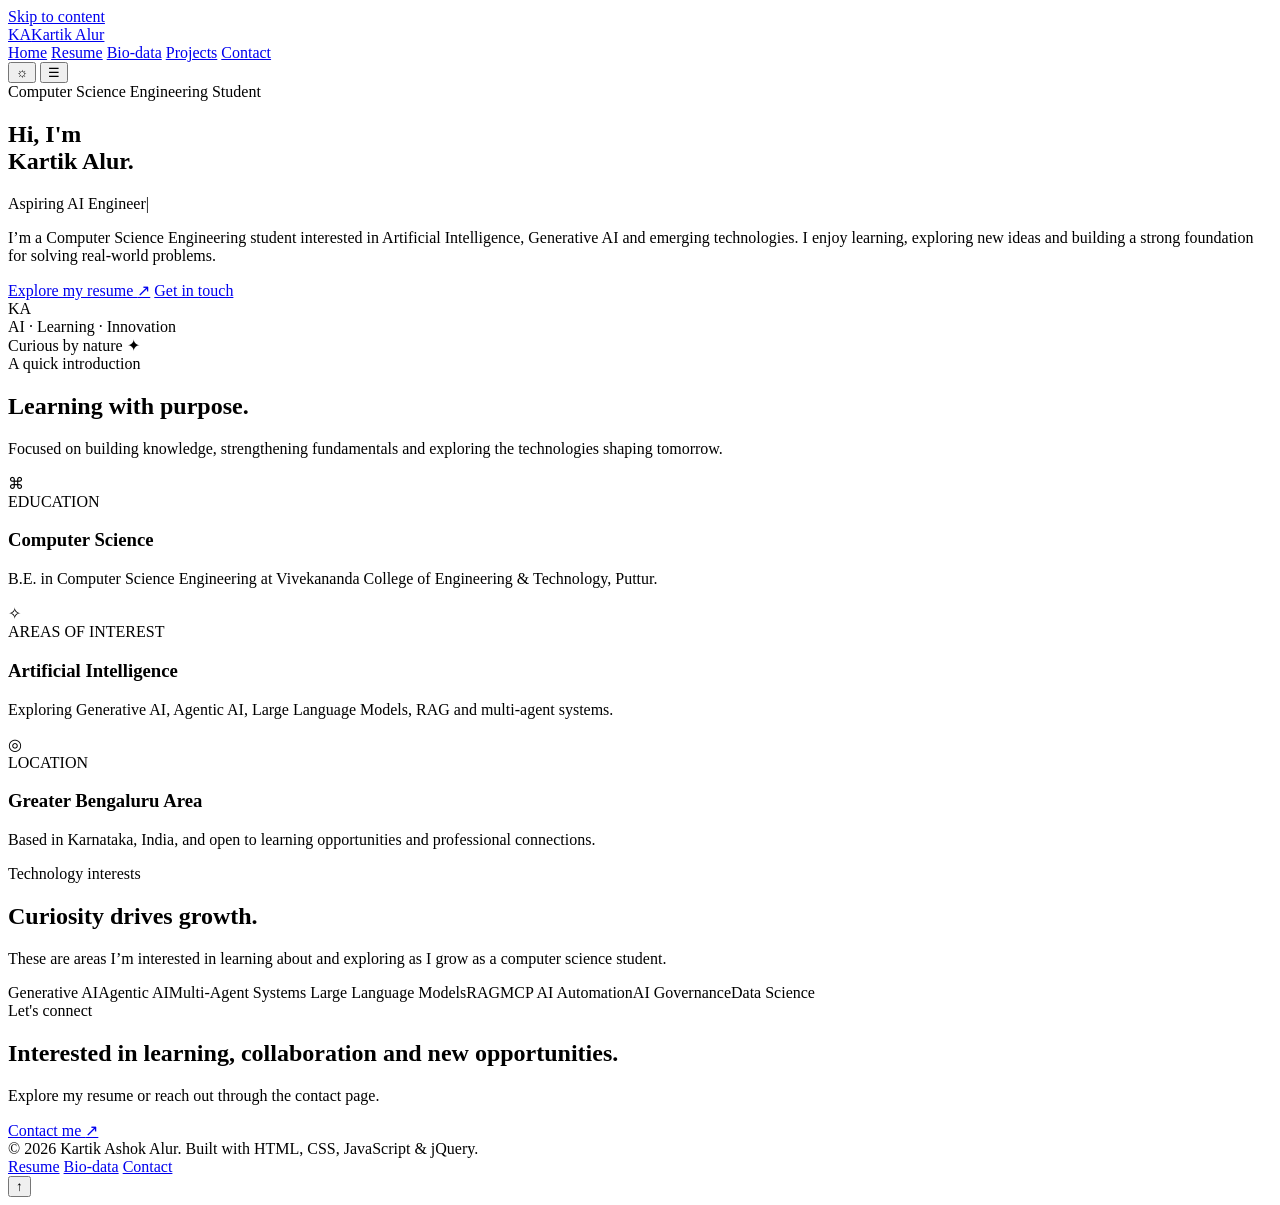
==== index.html @ bf2eb574 "Add files via upload" ====
<!DOCTYPE html>
<html lang="en" data-theme="dark">
<head>
  <meta charset="UTF-8">
  <meta name="viewport" content="width=device-width, initial-scale=1.0">
  <meta name="description" content="Personal portfolio of Kartik Ashok Alur, Computer Science Engineering student interested in Artificial Intelligence.">
  <meta name="author" content="Kartik Ashok Alur">
  <meta name="theme-color" content="#090b16">
  <title>Home | Kartik Ashok Alur</title>
  <link rel="preconnect" href="https://fonts.googleapis.com">
  <link rel="preconnect" href="https://fonts.gstatic.com" crossorigin>
  <link rel="stylesheet" href="css/style.css">
</head>
<body>

<a class="skip-link" href="#main">Skip to content</a>
<header class="site-header">
  <div class="container nav-wrap">
    <a class="brand" href="index.html" aria-label="Kartik Alur home">
      <span class="brand-mark">KA</span><span class="brand-name">Kartik Alur</span>
    </a>
    <nav class="nav-links" id="navLinks" aria-label="Main navigation">
      <a href="index.html" aria-current="page">Home</a>
      <a href="resume.html" >Resume</a>
      <a href="biodata.html" >Bio-data</a>
      <a href="projects.html" >Projects</a>
      <a href="contact.html" >Contact</a>
    </nav>
    <div class="nav-actions">
      <button class="theme-toggle" id="themeToggle" type="button" aria-label="Switch theme">☼</button>
      <button class="menu-toggle" id="menuToggle" type="button" aria-label="Open navigation menu" aria-expanded="false">☰</button>
    </div>
  </div>
</header>

<main id="main">

<section class="hero">
  <div class="container hero-grid">
    <div class="hero-content">
      <span class="eyebrow"><span class="eyebrow-dot"></span> Computer Science Engineering Student</span>
      <h1>Hi, I'm<br><span class="gradient-text">Kartik Alur.</span></h1>
      <div class="hero-role"><span id="typedRole">Aspiring AI Engineer</span><span class="cursor">|</span></div>
      <p class="hero-copy">
        I’m a Computer Science Engineering student interested in Artificial Intelligence,
        Generative AI and emerging technologies. I enjoy learning, exploring new ideas and
        building a strong foundation for solving real-world problems.
      </p>
      <div class="button-row">
        <a class="btn btn-primary" href="resume.html">Explore my resume <span aria-hidden="true">↗</span></a>
        <a class="btn btn-secondary" href="contact.html">Get in touch</a>
      </div>
    </div>
    <div class="hero-art" aria-label="Decorative portfolio graphic">
      <div class="orb"></div>
      <div class="orb-label">KA</div>
      <div class="float-chip chip-one">AI · Learning · Innovation</div>
      <div class="float-chip chip-two">Curious by nature ✦</div>
    </div>
  </div>
</section>

<section class="section">
  <div class="container">
    <div class="section-heading reveal">
      <div><div class="section-kicker">A quick introduction</div><h2>Learning with purpose.</h2></div>
      <p>Focused on building knowledge, strengthening fundamentals and exploring the technologies shaping tomorrow.</p>
    </div>
    <div class="card-grid">
      <article class="card reveal">
        <div class="card-icon">⌘</div>
        <div class="meta">EDUCATION</div>
        <h3>Computer Science</h3>
        <p>B.E. in Computer Science Engineering at Vivekananda College of Engineering & Technology, Puttur.</p>
      </article>
      <article class="card reveal">
        <div class="card-icon">✧</div>
        <div class="meta">AREAS OF INTEREST</div>
        <h3>Artificial Intelligence</h3>
        <p>Exploring Generative AI, Agentic AI, Large Language Models, RAG and multi-agent systems.</p>
      </article>
      <article class="card reveal">
        <div class="card-icon">◎</div>
        <div class="meta">LOCATION</div>
        <h3>Greater Bengaluru Area</h3>
        <p>Based in Karnataka, India, and open to learning opportunities and professional connections.</p>
      </article>
    </div>
  </div>
</section>

<section class="section">
  <div class="container">
    <div class="section-heading reveal">
      <div><div class="section-kicker">Technology interests</div><h2>Curiosity drives growth.</h2></div>
      <p>These are areas I’m interested in learning about and exploring as I grow as a computer science student.</p>
    </div>
    <div class="tag-list reveal">
      <span class="tag">Generative AI</span><span class="tag">Agentic AI</span><span class="tag">Multi-Agent Systems</span>
      <span class="tag">Large Language Models</span><span class="tag">RAG</span><span class="tag">MCP</span>
      <span class="tag">AI Automation</span><span class="tag">AI Governance</span><span class="tag">Data Science</span>
    </div>
  </div>
</section>

<section class="section">
  <div class="container">
    <div class="callout reveal">
      <div>
        <div class="section-kicker">Let's connect</div>
        <h2>Interested in learning, collaboration and new opportunities.</h2>
        <p>Explore my resume or reach out through the contact page.</p>
      </div>
      <a class="btn btn-primary" href="contact.html">Contact me <span aria-hidden="true">↗</span></a>
    </div>
  </div>
</section>

</main>

<footer class="site-footer">
  <div class="container footer-inner">
    <span>© <span class="current-year">2026</span> Kartik Ashok Alur. Built with HTML, CSS, JavaScript & jQuery.</span>
    <div class="footer-links">
      <a href="resume.html">Resume</a>
      <a href="biodata.html">Bio-data</a>
      <a href="contact.html">Contact</a>
    </div>
  </div>
</footer>
<button class="back-top" id="backTop" type="button" aria-label="Back to top">↑</button>
<script src="https://code.jquery.com/jquery-3.7.1.min.js" defer></script>
<script src="js/script.js" defer></script>

</body>
</html>
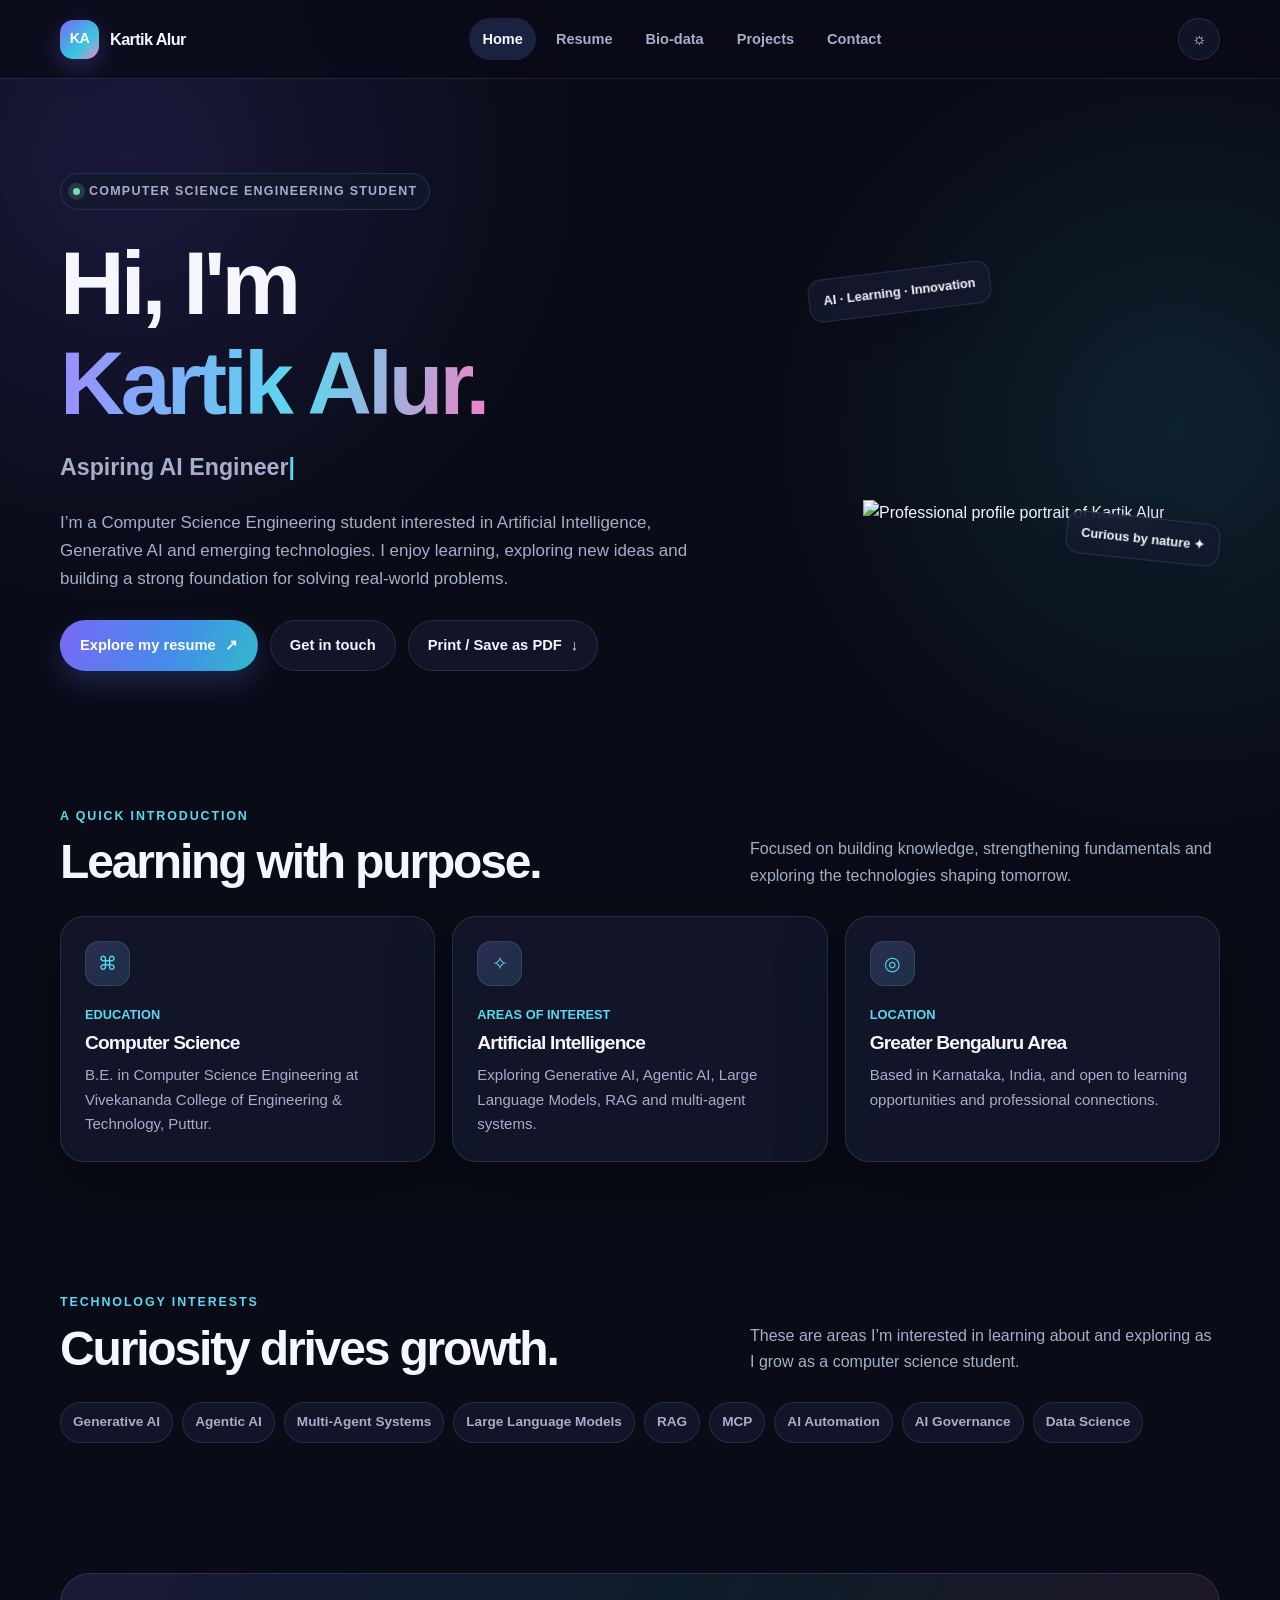
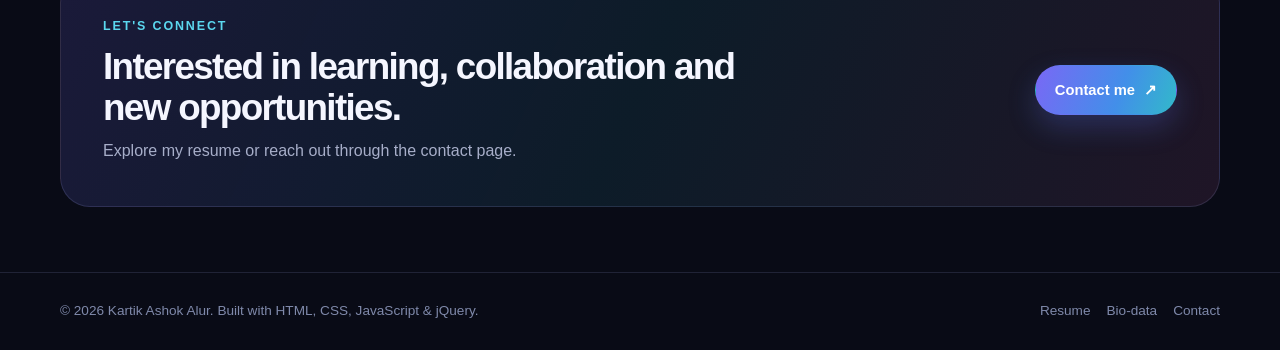
==== commit 97e5ff5c: "Add files via upload" ====
--- a/index.html
+++ b/index.html
@@ -10,8 +10,10 @@
   <link rel="preconnect" href="https://fonts.googleapis.com">
   <link rel="preconnect" href="https://fonts.gstatic.com" crossorigin>
   <link rel="stylesheet" href="css/style.css">
+  <link rel="stylesheet" href="css/site-updates.css">
+  <link rel="stylesheet" href="css/print.css">
 </head>
-<body>
+<body class="home-page">
 
 <a class="skip-link" href="#main">Skip to content</a>
 <header class="site-header">
@@ -49,11 +51,14 @@
       <div class="button-row">
         <a class="btn btn-primary" href="resume.html">Explore my resume <span aria-hidden="true">↗</span></a>
         <a class="btn btn-secondary" href="contact.html">Get in touch</a>
+        <button class="btn btn-secondary no-print" type="button" onclick="window.print()">Print / Save as PDF <span aria-hidden="true">↓</span></button>
       </div>
     </div>
-    <div class="hero-art" aria-label="Decorative portfolio graphic">
-      <div class="orb"></div>
-      <div class="orb-label">KA</div>
+    <div class="hero-art" aria-label="Profile photograph">
+      <div class="profile-photo-glow" aria-hidden="true"></div>
+      <div class="profile-photo-frame">
+        <img class="hero-profile-photo" src="assets/profile.jpg" alt="Professional profile portrait of Kartik Alur">
+      </div>
       <div class="float-chip chip-one">AI · Learning · Innovation</div>
       <div class="float-chip chip-two">Curious by nature ✦</div>
     </div>
--- a/css/style.css
+++ b/css/style.css
@@ -0,0 +1,844 @@
+@import url('https://fonts.googleapis.com/css2?family=DM+Sans:wght@400;500;600;700&family=Space+Grotesk:wght@400;500;600;700&display=swap');
+
+:root {
+  color-scheme: dark;
+  --bg: #090b16;
+  --bg-soft: #101426;
+  --surface: rgba(20, 25, 46, .78);
+  --surface-solid: #14192e;
+  --surface-2: #1b2240;
+  --text: #f5f6ff;
+  --muted: #a7aec9;
+  --muted-2: #7f89aa;
+  --line: rgba(174, 185, 255, .14);
+  --accent: #9b8cff;
+  --accent-2: #5bd8ef;
+  --accent-3: #ee83c8;
+  --success: #75e0b2;
+  --shadow: 0 22px 70px rgba(0, 0, 0, .28);
+  --radius: 24px;
+  --radius-sm: 15px;
+  --max-width: 1160px;
+}
+html[data-theme="light"] {
+  color-scheme: light;
+  --bg: #f6f7ff;
+  --bg-soft: #eef0ff;
+  --surface: rgba(255, 255, 255, .82);
+  --surface-solid: #ffffff;
+  --surface-2: #f0efff;
+  --text: #171a31;
+  --muted: #5f6682;
+  --muted-2: #7c829b;
+  --line: rgba(59, 67, 117, .14);
+  --accent: #6954df;
+  --accent-2: #078ba8;
+  --accent-3: #c34c9a;
+  --success: #16845c;
+  --shadow: 0 22px 60px rgba(45, 50, 100, .10);
+}
+* { box-sizing: border-box; }
+html { scroll-behavior: smooth; scroll-padding-top: 95px; }
+body {
+  margin: 0;
+  min-width: 320px;
+  background:
+    radial-gradient(circle at 10% 8%, rgba(114, 91, 255, .16), transparent 28rem),
+    radial-gradient(circle at 92% 22%, rgba(49, 194, 222, .12), transparent 25rem),
+    var(--bg);
+  color: var(--text);
+  font-family: "DM Sans", sans-serif;
+  line-height: 1.65;
+  transition: background .3s ease, color .3s ease;
+}
+body::before {
+  content: "";
+  position: fixed;
+  inset: 0;
+  pointer-events: none;
+  z-index: -1;
+  opacity: .2;
+  background-image: radial-gradient(rgba(160, 170, 255, .35) .7px, transparent .7px);
+  background-size: 24px 24px;
+  mask-image: linear-gradient(to bottom, black, transparent 78%);
+}
+a { color: inherit; text-decoration: none; }
+button, input, textarea { font: inherit; }
+button, a { -webkit-tap-highlight-color: transparent; }
+img { max-width: 100%; }
+::selection { background: rgba(155, 140, 255, .35); color: var(--text); }
+.container { width: min(var(--max-width), calc(100% - 42px)); margin-inline: auto; }
+.skip-link {
+  position: absolute; left: 12px; top: -60px; z-index: 1000;
+  padding: 10px 14px; border-radius: 10px; background: var(--accent); color: white;
+}
+.skip-link:focus { top: 12px; }
+.site-header {
+  position: sticky; top: 0; z-index: 100;
+  backdrop-filter: blur(18px);
+  background: color-mix(in srgb, var(--bg) 78%, transparent);
+  border-bottom: 1px solid var(--line);
+}
+.nav-wrap { min-height: 78px; display: flex; align-items: center; justify-content: space-between; gap: 22px; }
+.brand { display: inline-flex; align-items: center; gap: 11px; font-family: "Space Grotesk", sans-serif; font-weight: 700; letter-spacing: -.04em; }
+.brand-mark {
+  display: grid; place-items: center; width: 39px; height: 39px; border-radius: 13px;
+  color: white; font-size: .9rem; letter-spacing: -.04em;
+  background: linear-gradient(135deg, #7968f5, #35c7df 62%, #e78bc9);
+  box-shadow: 0 8px 24px rgba(113, 105, 245, .3);
+}
+.brand-name { font-size: 1.02rem; }
+.nav-links { display: flex; align-items: center; gap: 7px; }
+.nav-links a {
+  color: var(--muted); font-size: .91rem; font-weight: 600;
+  padding: 9px 13px; border-radius: 999px; transition: .2s ease;
+}
+.nav-links a:hover, .nav-links a[aria-current="page"] {
+  color: var(--text); background: var(--surface-2);
+}
+.nav-actions { display: flex; align-items: center; gap: 9px; }
+.theme-toggle, .menu-toggle {
+  border: 1px solid var(--line); color: var(--text); background: var(--surface);
+  min-width: 42px; height: 42px; padding: 0 12px; border-radius: 999px;
+  cursor: pointer; transition: transform .2s ease, border-color .2s ease;
+}
+.theme-toggle:hover, .menu-toggle:hover { transform: translateY(-2px); border-color: var(--accent); }
+.menu-toggle { display: none; font-size: 1.2rem; }
+main { min-height: 70vh; }
+.hero { padding: 94px 0 70px; position: relative; overflow: hidden; }
+.hero-grid { display: grid; grid-template-columns: 1.25fr .75fr; align-items: center; gap: 60px; }
+.eyebrow {
+  display: inline-flex; align-items: center; gap: 9px; padding: 7px 12px;
+  border: 1px solid var(--line); border-radius: 999px; background: var(--surface);
+  color: var(--muted); font-size: .78rem; font-weight: 700; letter-spacing: .1em; text-transform: uppercase;
+}
+.eyebrow-dot { width: 7px; height: 7px; border-radius: 50%; background: var(--success); box-shadow: 0 0 0 5px color-mix(in srgb, var(--success) 17%, transparent); }
+h1, h2, h3, h4 { font-family: "Space Grotesk", sans-serif; line-height: 1.12; letter-spacing: -.045em; margin: 0; }
+.hero h1 { font-size: clamp(3rem, 7vw, 5.8rem); margin: 23px 0 15px; }
+.gradient-text {
+  background: linear-gradient(100deg, var(--accent), var(--accent-2) 56%, var(--accent-3));
+  -webkit-background-clip: text; background-clip: text; color: transparent;
+}
+.hero-role { color: var(--muted); font-size: clamp(1.1rem, 2vw, 1.45rem); min-height: 2rem; font-weight: 600; }
+.cursor { color: var(--accent-2); animation: blink 1s steps(2, start) infinite; }
+@keyframes blink { to { visibility: hidden; } }
+.hero-copy { max-width: 670px; color: var(--muted); font-size: 1.06rem; margin: 22px 0 28px; }
+.button-row { display: flex; flex-wrap: wrap; gap: 12px; }
+.btn {
+  display: inline-flex; align-items: center; justify-content: center; gap: 9px;
+  border: 1px solid transparent; border-radius: 999px; padding: 12px 19px;
+  font-weight: 700; font-size: .92rem; cursor: pointer; transition: transform .2s ease, box-shadow .2s ease, background .2s ease;
+}
+.btn:hover { transform: translateY(-3px); }
+.btn-primary { color: #fff; background: linear-gradient(110deg, #7968f5, #428fe9 60%, #32b9ca); box-shadow: 0 12px 28px rgba(91, 117, 240, .25); }
+.btn-primary:hover { box-shadow: 0 16px 34px rgba(91, 117, 240, .36); }
+.btn-secondary { color: var(--text); background: var(--surface); border-color: var(--line); }
+.btn-small { padding: 9px 14px; font-size: .84rem; }
+.hero-art { position: relative; min-height: 390px; display: grid; place-items: center; }
+.orb {
+  position: absolute; width: 310px; aspect-ratio: 1; border-radius: 50%;
+  background: radial-gradient(circle at 32% 28%, rgba(255,255,255,.7), transparent 9%),
+    radial-gradient(circle at 35% 30%, #a99cff, #6d62e7 36%, #2ba9cb 68%, #df7cc1);
+  filter: saturate(1.08); opacity: .9; box-shadow: 0 0 90px rgba(114, 103, 245, .25);
+  animation: float 7s ease-in-out infinite;
+}
+.orb::before, .orb::after {
+  content: ""; position: absolute; inset: -22px; border: 1px solid rgba(166, 174, 255, .28); border-radius: 50%;
+  transform: rotateX(68deg) rotateZ(-28deg);
+}
+.orb::after { inset: -48px; transform: rotateX(68deg) rotateZ(34deg); border-color: rgba(73, 209, 225, .23); }
+@keyframes float { 50% { transform: translateY(-16px) rotate(5deg); } }
+.orb-label {
+  position: relative; z-index: 2; width: 150px; height: 150px; border-radius: 38px;
+  display: grid; place-items: center; color: white; font-family: "Space Grotesk", sans-serif;
+  font-size: 3.2rem; font-weight: 700; background: rgba(16, 20, 42, .32);
+  border: 1px solid rgba(255,255,255,.36); backdrop-filter: blur(10px);
+  box-shadow: 0 18px 55px rgba(18, 22, 55, .25);
+}
+.float-chip {
+  position: absolute; z-index: 3; padding: 10px 14px; border: 1px solid var(--line);
+  border-radius: 14px; background: var(--surface); backdrop-filter: blur(14px);
+  box-shadow: var(--shadow); color: var(--text); font-size: .8rem; font-weight: 700;
+}
+.chip-one { top: 43px; left: 0; transform: rotate(-7deg); }
+.chip-two { right: 0; bottom: 57px; transform: rotate(6deg); }
+.section { padding: 65px 0; }
+.section-heading { display: flex; justify-content: space-between; align-items: end; gap: 20px; margin-bottom: 27px; }
+.section-kicker { color: var(--accent-2); font-size: .78rem; text-transform: uppercase; letter-spacing: .15em; font-weight: 800; margin-bottom: 9px; }
+.section-heading h2 { font-size: clamp(2rem, 4vw, 3rem); }
+.section-heading p { color: var(--muted); max-width: 470px; margin: 0; }
+.card-grid { display: grid; grid-template-columns: repeat(3, 1fr); gap: 17px; }
+.card {
+  border: 1px solid var(--line); border-radius: var(--radius); padding: 24px;
+  background: var(--surface); box-shadow: var(--shadow); position: relative; overflow: hidden;
+  transition: transform .25s ease, border-color .25s ease, background .25s ease;
+}
+.card:hover { transform: translateY(-5px); border-color: color-mix(in srgb, var(--accent) 55%, var(--line)); }
+.card-icon {
+  display: grid; place-items: center; width: 45px; height: 45px; border-radius: 14px;
+  background: linear-gradient(135deg, rgba(155,140,255,.2), rgba(91,216,239,.14));
+  border: 1px solid var(--line); color: var(--accent-2); font-size: 1.2rem; margin-bottom: 18px;
+}
+.card h3 { font-size: 1.2rem; margin-bottom: 9px; }
+.card p { color: var(--muted); margin: 0; font-size: .94rem; }
+.card .meta { color: var(--accent-2); font-size: .8rem; font-weight: 700; margin-bottom: 7px; }
+.tag-list { display: flex; flex-wrap: wrap; gap: 9px; }
+.tag {
+  padding: 8px 12px; border: 1px solid var(--line); border-radius: 999px;
+  background: var(--surface); color: var(--muted); font-size: .85rem; font-weight: 600;
+}
+.callout {
+  padding: clamp(24px, 4vw, 42px); border: 1px solid var(--line); border-radius: 30px;
+  background: linear-gradient(115deg, rgba(120, 104, 245, .16), rgba(48, 185, 211, .10), rgba(226, 117, 190, .10));
+  display: flex; align-items: center; justify-content: space-between; gap: 24px;
+}
+.callout h2 { font-size: clamp(1.5rem, 3vw, 2.3rem); max-width: 640px; }
+.callout p { color: var(--muted); margin: 10px 0 0; }
+.page-hero { padding: 72px 0 35px; }
+.page-hero h1 { font-size: clamp(2.7rem, 6vw, 4.6rem); margin: 16px 0 12px; }
+.page-hero p { max-width: 720px; color: var(--muted); font-size: 1.05rem; margin: 0; }
+.content-section { padding: 24px 0 70px; }
+.content-section + .content-section { padding-top: 10px; }
+.content-card { border: 1px solid var(--line); border-radius: var(--radius); background: var(--surface); padding: clamp(22px, 3vw, 32px); box-shadow: var(--shadow); }
+.content-card h2 { font-size: 1.5rem; margin-bottom: 18px; }
+.content-card h3 { font-size: 1.08rem; margin-bottom: 7px; }
+.content-card p { color: var(--muted); margin: 0; }
+.two-col { display: grid; grid-template-columns: 1fr 1fr; gap: 18px; }
+.education-item { display: flex; gap: 16px; }
+.timeline-mark { flex: 0 0 12px; width: 12px; height: 12px; margin-top: 7px; border-radius: 50%; background: linear-gradient(135deg, var(--accent), var(--accent-2)); box-shadow: 0 0 0 6px rgba(125, 118, 245, .12); }
+.detail-list { display: grid; grid-template-columns: 155px 1fr; gap: 12px 18px; margin: 0; }
+.detail-list dt { color: var(--muted-2); font-weight: 700; font-size: .9rem; }
+.detail-list dd { margin: 0; color: var(--text); overflow-wrap: anywhere; }
+.skill-group + .skill-group { margin-top: 24px; }
+.skill-group h3 { margin-bottom: 12px; }
+.cert-list { display: grid; gap: 13px; }
+.cert-item { display: flex; align-items: flex-start; gap: 13px; }
+.cert-check { flex: 0 0 27px; height: 27px; display: grid; place-items: center; border-radius: 9px; background: rgba(117, 224, 178, .12); color: var(--success); font-weight: 800; }
+.cert-item p { margin: 2px 0 0; }
+.strength-grid { display: grid; grid-template-columns: repeat(2, 1fr); gap: 10px; }
+.strength {
+  border: 1px solid var(--line); border-radius: 13px; padding: 12px 14px;
+  color: var(--muted); background: var(--surface); font-weight: 600; font-size: .9rem;
+}
+.contact-grid { display: grid; grid-template-columns: .85fr 1.15fr; gap: 20px; }
+.contact-method { display: flex; gap: 13px; align-items: center; padding: 14px 0; border-bottom: 1px solid var(--line); }
+.contact-method:last-child { border-bottom: 0; }
+.contact-method .card-icon { margin: 0; flex: 0 0 43px; width: 43px; height: 43px; }
+.contact-method small { display: block; color: var(--muted-2); font-weight: 700; }
+.contact-method a, .contact-method span.value { overflow-wrap: anywhere; font-weight: 600; }
+.form-grid { display: grid; grid-template-columns: 1fr 1fr; gap: 14px; }
+.form-field { display: grid; gap: 7px; }
+.form-field.full { grid-column: 1 / -1; }
+.form-field label { color: var(--muted); font-size: .87rem; font-weight: 700; }
+.form-field input, .form-field textarea {
+  width: 100%; color: var(--text); background: var(--bg-soft); border: 1px solid var(--line);
+  border-radius: 13px; padding: 13px 14px; outline: none; transition: border-color .2s ease, box-shadow .2s ease;
+}
+.form-field textarea { min-height: 145px; resize: vertical; }
+.form-field input:focus, .form-field textarea:focus { border-color: var(--accent); box-shadow: 0 0 0 4px rgba(127, 111, 245, .13); }
+.form-note { color: var(--muted-2); font-size: .83rem; margin-top: 12px !important; }
+.form-status { min-height: 25px; color: var(--success); font-size: .9rem; font-weight: 700; margin-top: 12px !important; }
+.empty-state { text-align: center; padding: clamp(35px, 7vw, 75px) 25px; }
+.empty-icon {
+  width: 78px; height: 78px; margin: 0 auto 20px; display: grid; place-items: center;
+  border-radius: 25px; font-size: 2rem; color: white;
+  background: linear-gradient(135deg, #7968f5, #32b9ca 70%, #df7cc1);
+  box-shadow: 0 18px 45px rgba(100, 110, 235, .22);
+}
+.empty-state h2 { margin-bottom: 12px; }
+.empty-state p { max-width: 590px; margin: 0 auto 23px; }
+.declaration { border-left: 3px solid var(--accent); padding: 5px 0 5px 18px; color: var(--muted); }
+.site-footer { border-top: 1px solid var(--line); padding: 27px 0; color: var(--muted-2); font-size: .85rem; }
+.footer-inner { display: flex; justify-content: space-between; align-items: center; gap: 15px; flex-wrap: wrap; }
+.footer-links { display: flex; gap: 16px; }
+.footer-links a:hover { color: var(--accent-2); }
+.reveal { opacity: 0; transform: translateY(18px); transition: opacity .65s ease, transform .65s ease; }
+.reveal.is-visible { opacity: 1; transform: translateY(0); }
+.back-top {
+  position: fixed; right: 22px; bottom: 22px; z-index: 50; width: 44px; height: 44px;
+  border: 1px solid var(--line); border-radius: 50%; color: var(--text); background: var(--surface-solid);
+  box-shadow: var(--shadow); cursor: pointer; opacity: 0; pointer-events: none; transform: translateY(10px); transition: .2s ease;
+}
+.back-top.visible { opacity: 1; pointer-events: auto; transform: translateY(0); }
+@media (max-width: 900px) {
+  .hero-grid { grid-template-columns: 1fr .7fr; gap: 25px; }
+  .orb { width: 245px; }
+  .card-grid { grid-template-columns: 1fr 1fr; }
+}
+@media (max-width: 720px) {
+  .container { width: min(100% - 30px, var(--max-width)); }
+  .nav-wrap { min-height: 70px; }
+  .menu-toggle { display: inline-grid; place-items: center; }
+  .nav-links {
+    display: none; position: absolute; top: 70px; left: 15px; right: 15px; padding: 12px;
+    border: 1px solid var(--line); border-radius: 18px; background: var(--surface-solid);
+    box-shadow: var(--shadow); flex-direction: column; align-items: stretch;
+  }
+  .nav-links.open { display: flex; }
+  .nav-links a { padding: 12px 14px; }
+  .hero { padding: 65px 0 35px; }
+  .hero-grid { grid-template-columns: 1fr; }
+  .hero-art { min-height: 290px; order: -1; }
+  .orb { width: 210px; }
+  .orb-label { width: 115px; height: 115px; font-size: 2.5rem; }
+  .chip-one { left: 5%; top: 15px; }
+  .chip-two { right: 4%; bottom: 20px; }
+  .section { padding: 45px 0; }
+  .section-heading { display: block; }
+  .section-heading p { margin-top: 12px; }
+  .card-grid, .two-col, .contact-grid { grid-template-columns: 1fr; }
+  .callout { align-items: flex-start; flex-direction: column; }
+  .detail-list { grid-template-columns: 1fr; gap: 5px; }
+  .detail-list dd { margin-bottom: 10px; }
+}
+@media (max-width: 480px) {
+  .brand-name { font-size: .9rem; }
+  .theme-toggle { min-width: 39px; height: 39px; padding: 0 9px; }
+  .hero h1 { font-size: 2.85rem; }
+  .card-grid, .strength-grid, .form-grid { grid-template-columns: 1fr; }
+  .form-field.full { grid-column: auto; }
+  .page-hero { padding-top: 55px; }
+  .footer-inner { align-items: flex-start; flex-direction: column; }
+}
+@media (prefers-reduced-motion: reduce) {
+  *, *::before, *::after { scroll-behavior: auto !important; animation-duration: .01ms !important; animation-iteration-count: 1 !important; transition-duration: .01ms !important; }
+  .reveal { opacity: 1; transform: none; }
+}
+/* The screen layout remains unchanged. These rules apply only to printing/PDF. */
+.print-resume-header { display: none; }
+
+@page {
+  size: A4 portrait;
+  margin: 9mm 11mm;
+}
+
+/* The screen layout remains unchanged. These rules apply only to printing/PDF. */
+.print-resume-header { display: none; }
+
+@page {
+  size: A4 portrait;
+  margin: 9mm 11mm;
+}
+
+@media print {
+  html, body {
+    width: 100% !important;
+    min-width: 0 !important;
+    margin: 0 !important;
+    padding: 0 !important;
+    background: #fff !important;
+    color: #111 !important;
+    font-family: Arial, Helvetica, sans-serif !important;
+    font-size: 9pt !important;
+    line-height: 1.25 !important;
+    -webkit-print-color-adjust: exact !important;
+    print-color-adjust: exact !important;
+  }
+
+  body::before,
+  .skip-link,
+  .site-header,
+  .site-footer,
+  .back-top,
+  .no-print,
+  .page-hero,
+  .print-hide {
+    display: none !important;
+  }
+
+  main {
+    min-height: 0 !important;
+    margin: 0 !important;
+    padding: 0 !important;
+  }
+
+  .print-resume-header {
+    display: block !important;
+    text-align: center !important;
+    margin: 0 0 7px !important;
+    padding: 0 0 7px !important;
+    border-bottom: 1.2px solid #222 !important;
+  }
+
+  .print-resume-header h1 {
+    margin: 0 0 3px !important;
+    color: #111 !important;
+    font-family: Arial, Helvetica, sans-serif !important;
+    font-size: 21pt !important;
+    font-weight: 700 !important;
+    line-height: 1.08 !important;
+    letter-spacing: 0 !important;
+  }
+
+  .print-resume-header p {
+    margin: 2px 0 !important;
+    color: #333 !important;
+    font-size: 8.8pt !important;
+    line-height: 1.2 !important;
+  }
+
+  .print-resume-header a {
+    color: #111 !important;
+    text-decoration: none !important;
+  }
+
+  .container {
+    width: 100% !important;
+    max-width: none !important;
+    margin: 0 !important;
+    padding: 0 !important;
+  }
+
+  .content-section,
+  .content-section + .content-section {
+    margin: 0 !important;
+    padding: 5px 0 !important;
+    break-inside: avoid !important;
+    page-break-inside: avoid !important;
+  }
+
+  .content-card,
+  .card {
+    margin: 0 !important;
+    padding: 0 !important;
+    border: 0 !important;
+    border-radius: 0 !important;
+    background: transparent !important;
+    box-shadow: none !important;
+    color: #111 !important;
+    break-inside: avoid !important;
+    page-break-inside: avoid !important;
+  }
+
+  .content-card h2 {
+    margin: 0 0 4px !important;
+    padding: 0 0 3px !important;
+    border-bottom: 1px solid #333 !important;
+    color: #111 !important;
+    font-family: Arial, Helvetica, sans-serif !important;
+    font-size: 11pt !important;
+    font-weight: 700 !important;
+    line-height: 1.18 !important;
+    letter-spacing: 0 !important;
+  }
+
+  .content-card h3 {
+    margin: 0 0 2px !important;
+    color: #111 !important;
+    font-family: Arial, Helvetica, sans-serif !important;
+    font-size: 9pt !important;
+    font-weight: 700 !important;
+    line-height: 1.2 !important;
+    letter-spacing: 0 !important;
+  }
+
+  .content-card p,
+  .content-card li,
+  .content-card dd,
+  .content-card dt {
+    margin-top: 0 !important;
+    margin-bottom: 0 !important;
+    color: #222 !important;
+    font-size: 8.8pt !important;
+    line-height: 1.25 !important;
+  }
+
+  .two-col {
+    display: block !important;
+  }
+
+  .education-item {
+    display: block !important;
+    padding: 0 !important;
+  }
+
+  .timeline-mark {
+    display: none !important;
+  }
+
+  .education-item .meta {
+    float: right !important;
+    margin: 0 0 2px 8px !important;
+    color: #222 !important;
+    font-size: 8.8pt !important;
+    font-weight: 700 !important;
+  }
+
+  .education-item h3 {
+    display: inline !important;
+    font-size: 9.2pt !important;
+  }
+
+  .education-item p {
+    display: block !important;
+    margin: 3px 0 0 !important;
+  }
+
+  .education-item p:last-child {
+    font-weight: 700 !important;
+  }
+
+  .resume-skills-card {
+    display: block !important;
+  }
+
+  .resume-skills-card .skill-group {
+    display: block !important;
+    margin: 0 0 5px !important;
+    break-inside: avoid !important;
+    page-break-inside: avoid !important;
+  }
+
+  .skill-group h3 {
+    display: inline !important;
+    margin: 0 5px 0 0 !important;
+    font-size: 8.8pt !important;
+  }
+
+  .tag-list {
+    display: inline !important;
+    gap: 0 !important;
+  }
+
+  .tag {
+    display: inline !important;
+    padding: 0 !important;
+    margin: 0 !important;
+    border: 0 !important;
+    border-radius: 0 !important;
+    background: transparent !important;
+    color: #222 !important;
+    font-size: 8.65pt !important;
+    font-weight: 400 !important;
+    white-space: normal !important;
+  }
+
+  .tag:not(:last-child)::after {
+    content: " · " !important;
+    color: #555 !important;
+  }
+
+  .cert-list {
+    display: grid !important;
+    grid-template-columns: 1fr 1fr !important;
+    gap: 5px 10mm !important;
+  }
+
+  .cert-item {
+    display: block !important;
+    margin: 0 !important;
+    break-inside: avoid !important;
+    page-break-inside: avoid !important;
+  }
+
+  .cert-check {
+    display: none !important;
+  }
+
+  .cert-item h3 {
+    display: inline !important;
+    margin: 0 !important;
+    font-size: 8.7pt !important;
+  }
+
+  .cert-item p {
+    display: inline !important;
+    margin: 0 0 0 3px !important;
+    font-size: 8.65pt !important;
+  }
+
+  .cert-item p::before {
+    content: "— " !important;
+  }
+
+  .resume-languages-section .content-card p {
+    font-size: 8.8pt !important;
+  }
+
+  .reveal,
+  .reveal.is-visible {
+    opacity: 1 !important;
+    transform: none !important;
+    transition: none !important;
+  }
+
+  a {
+    color: #111 !important;
+    text-decoration: none !important;
+    overflow-wrap: anywhere !important;
+  }
+
+  * {
+    box-shadow: none !important;
+    text-shadow: none !important;
+  }
+}
+
+
+
+/* Bio-data print/PDF layout: compact, single-page A4. Screen styling is unchanged. */
+.print-biodata-header { display: none; }
+
+@media print {
+  @page {
+    size: A4 portrait;
+    margin: 9mm 11mm;
+  }
+
+  body.biodata-page {
+    width: 100% !important;
+    min-width: 0 !important;
+    margin: 0 !important;
+    padding: 0 !important;
+    background: #fff !important;
+    color: #111 !important;
+    font-family: Arial, Helvetica, sans-serif !important;
+    font-size: 8.5pt !important;
+    line-height: 1.2 !important;
+  }
+
+  body.biodata-page::before,
+  body.biodata-page .skip-link,
+  body.biodata-page .site-header,
+  body.biodata-page .site-footer,
+  body.biodata-page .back-top,
+  body.biodata-page .page-hero,
+  body.biodata-page .no-print {
+    display: none !important;
+  }
+
+  body.biodata-page main {
+    min-height: 0 !important;
+    margin: 0 !important;
+    padding: 0 !important;
+  }
+
+  body.biodata-page .print-biodata-header {
+    display: block !important;
+    text-align: center !important;
+    margin: 0 0 8px !important;
+    padding: 0 0 6px !important;
+    border-bottom: 1.2px solid #222 !important;
+  }
+
+  body.biodata-page .print-biodata-header h1 {
+    margin: 0 0 2px !important;
+    color: #111 !important;
+    font-family: Arial, Helvetica, sans-serif !important;
+    font-size: 20pt !important;
+    font-weight: 700 !important;
+    line-height: 1.08 !important;
+    letter-spacing: 0 !important;
+  }
+
+  body.biodata-page .print-biodata-header p {
+    margin: 1px 0 !important;
+    color: #444 !important;
+    font-size: 8pt !important;
+    font-weight: 700 !important;
+    letter-spacing: 1.2px !important;
+  }
+
+  body.biodata-page .container {
+    width: 100% !important;
+    max-width: none !important;
+    margin: 0 !important;
+    padding: 0 !important;
+  }
+
+  body.biodata-page .content-section,
+  body.biodata-page .content-section + .content-section {
+    margin: 0 !important;
+    padding: 5px 0 !important;
+    break-inside: avoid !important;
+    page-break-inside: avoid !important;
+  }
+
+  body.biodata-page .two-col {
+    display: grid !important;
+    grid-template-columns: minmax(0, 1fr) minmax(0, 1fr) !important;
+    column-gap: 9mm !important;
+    row-gap: 6mm !important;
+    align-items: start !important;
+  }
+
+  body.biodata-page .content-card {
+    min-width: 0 !important;
+    margin: 0 !important;
+    padding: 0 !important;
+    border: 0 !important;
+    border-radius: 0 !important;
+    background: transparent !important;
+    box-shadow: none !important;
+    color: #111 !important;
+    break-inside: avoid !important;
+    page-break-inside: avoid !important;
+  }
+
+  body.biodata-page .content-card h2 {
+    margin: 0 0 5px !important;
+    padding: 0 0 3px !important;
+    border-bottom: 1px solid #333 !important;
+    color: #111 !important;
+    font-family: Arial, Helvetica, sans-serif !important;
+    font-size: 10.5pt !important;
+    font-weight: 700 !important;
+    line-height: 1.15 !important;
+    letter-spacing: 0 !important;
+  }
+
+  body.biodata-page .content-card h3 {
+    margin: 0 0 2px !important;
+    color: #111 !important;
+    font-family: Arial, Helvetica, sans-serif !important;
+    font-size: 8.7pt !important;
+    font-weight: 700 !important;
+    line-height: 1.18 !important;
+  }
+
+  body.biodata-page .content-card p,
+  body.biodata-page .content-card li {
+    margin: 0 !important;
+    color: #222 !important;
+    font-size: 8.2pt !important;
+    line-height: 1.2 !important;
+  }
+
+  body.biodata-page .detail-list {
+    display: grid !important;
+    grid-template-columns: 24mm minmax(0, 1fr) !important;
+    column-gap: 3mm !important;
+    row-gap: 4px !important;
+    margin: 0 !important;
+  }
+
+  body.biodata-page .detail-list dt {
+    color: #333 !important;
+    font-size: 8pt !important;
+    font-weight: 700 !important;
+    line-height: 1.18 !important;
+  }
+
+  body.biodata-page .detail-list dd {
+    min-width: 0 !important;
+    margin: 0 !important;
+    color: #222 !important;
+    font-size: 8pt !important;
+    line-height: 1.18 !important;
+    overflow-wrap: anywhere !important;
+  }
+
+  body.biodata-page .detail-list a {
+    color: #222 !important;
+    text-decoration: none !important;
+  }
+
+  body.biodata-page .education-item {
+    display: block !important;
+    padding: 0 !important;
+  }
+
+  body.biodata-page .timeline-mark {
+    display: none !important;
+  }
+
+  body.biodata-page .education-item .meta {
+    float: right !important;
+    margin: 0 0 2px 5px !important;
+    color: #333 !important;
+    font-size: 8pt !important;
+    font-weight: 700 !important;
+  }
+
+  body.biodata-page .education-item h3 {
+    display: inline !important;
+    font-size: 8.5pt !important;
+  }
+
+  body.biodata-page .education-item p {
+    margin: 3px 0 0 !important;
+    font-size: 8pt !important;
+  }
+
+  body.biodata-page .education-item p[style*="margin-top"] {
+    margin-top: 3px !important;
+  }
+
+  body.biodata-page .biodata-language-heading {
+    margin-top: 7px !important;
+    font-size: 8.5pt !important;
+  }
+
+  body.biodata-page .biodata-language-tags {
+    margin-top: 3px !important;
+  }
+
+  body.biodata-page .tag-list {
+    display: block !important;
+    margin: 0 !important;
+    gap: 0 !important;
+  }
+
+  body.biodata-page .tag {
+    display: inline !important;
+    margin: 0 !important;
+    padding: 0 !important;
+    border: 0 !important;
+    border-radius: 0 !important;
+    background: transparent !important;
+    color: #222 !important;
+    font-size: 8pt !important;
+    font-weight: 400 !important;
+    white-space: normal !important;
+  }
+
+  body.biodata-page .tag:not(:last-child)::after {
+    content: " · " !important;
+    color: #555 !important;
+  }
+
+  body.biodata-page .strength-grid {
+    display: grid !important;
+    grid-template-columns: 1fr 1fr !important;
+    gap: 3px 6mm !important;
+  }
+
+  body.biodata-page .strength {
+    min-width: 0 !important;
+    margin: 0 !important;
+    padding: 0 0 2px !important;
+    border: 0 !important;
+    border-bottom: 1px dotted #bbb !important;
+    border-radius: 0 !important;
+    background: transparent !important;
+    color: #222 !important;
+    font-size: 8pt !important;
+    font-weight: 400 !important;
+    line-height: 1.18 !important;
+  }
+
+  body.biodata-page .content-section:last-of-type {
+    padding-top: 5px !important;
+  }
+
+  body.biodata-page .declaration {
+    margin: 0 !important;
+    padding: 0 0 0 8px !important;
+    border-left: 2px solid #555 !important;
+    color: #222 !important;
+    font-size: 8.2pt !important;
+    line-height: 1.2 !important;
+  }
+
+  body.biodata-page .reveal,
+  body.biodata-page .reveal.is-visible {
+    opacity: 1 !important;
+    transform: none !important;
+    transition: none !important;
+  }
+
+  body.biodata-page * {
+    box-shadow: none !important;
+    text-shadow: none !important;
+  }
+}
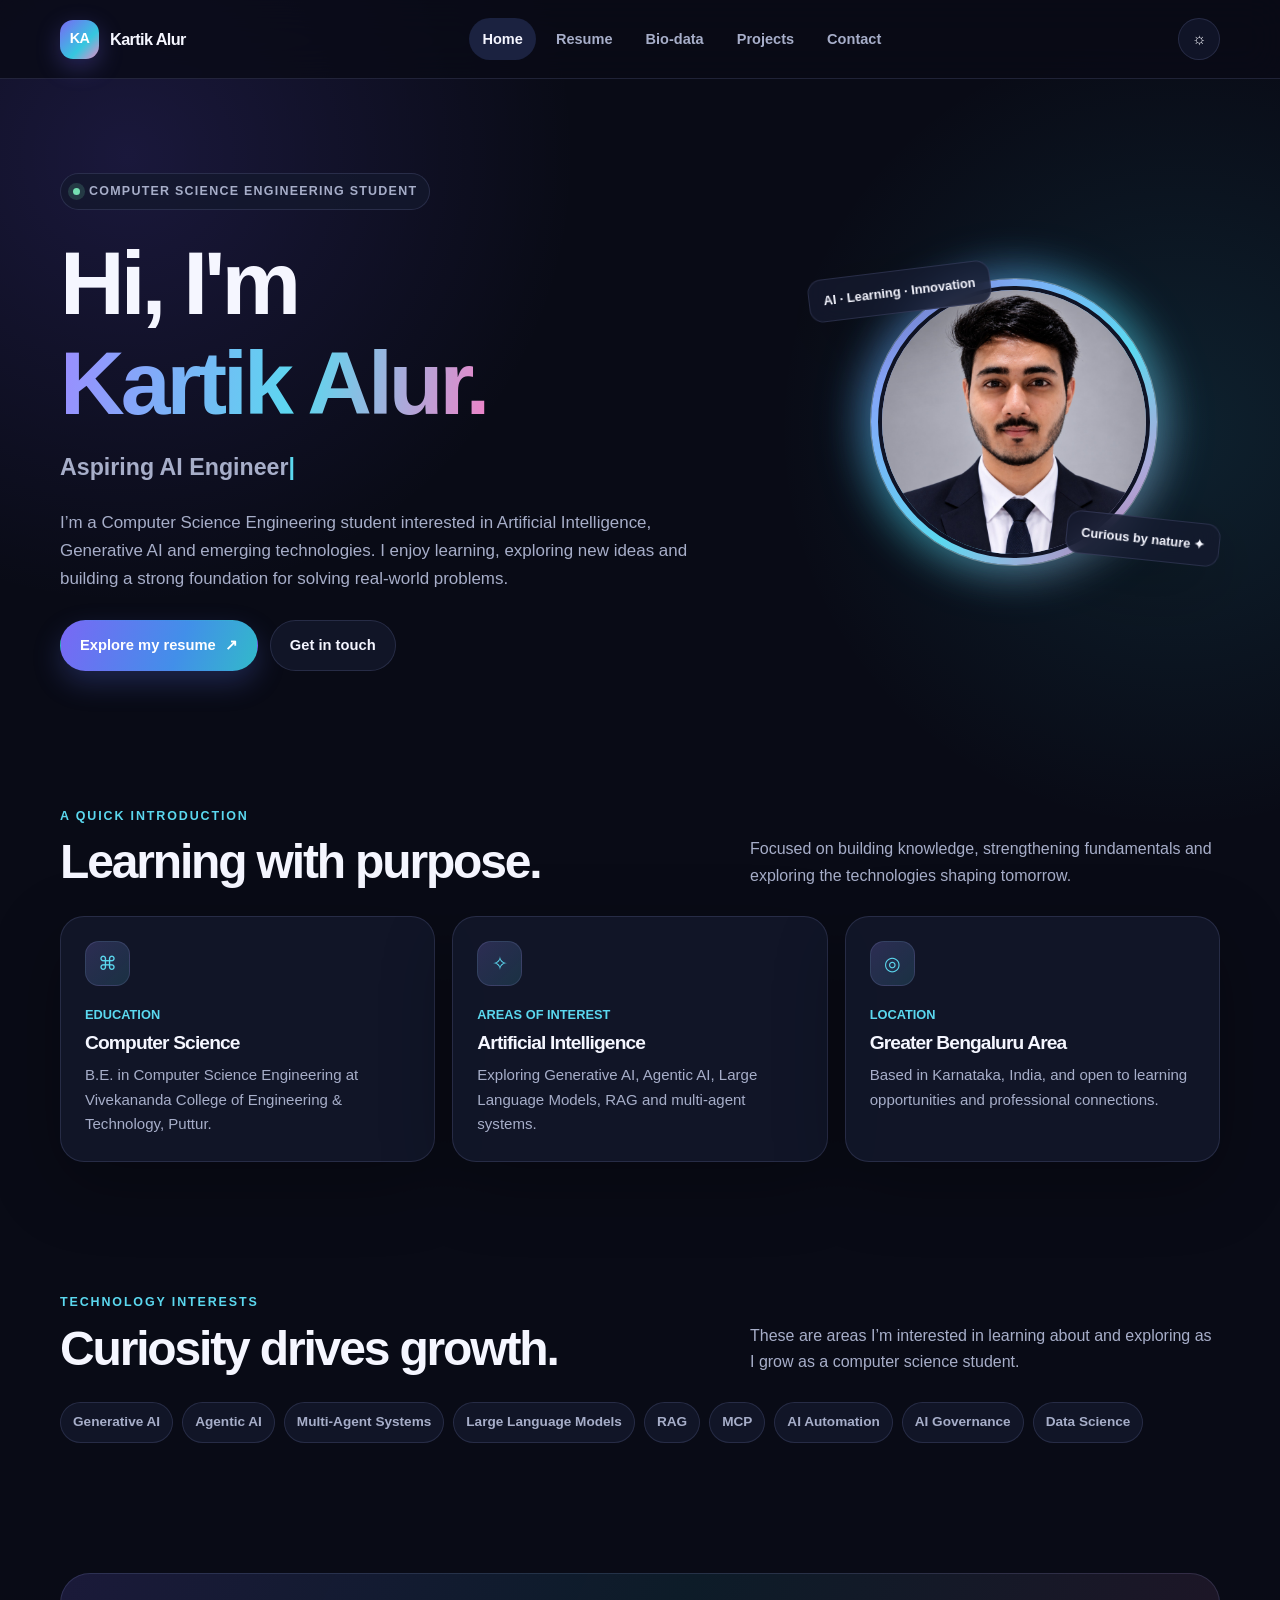
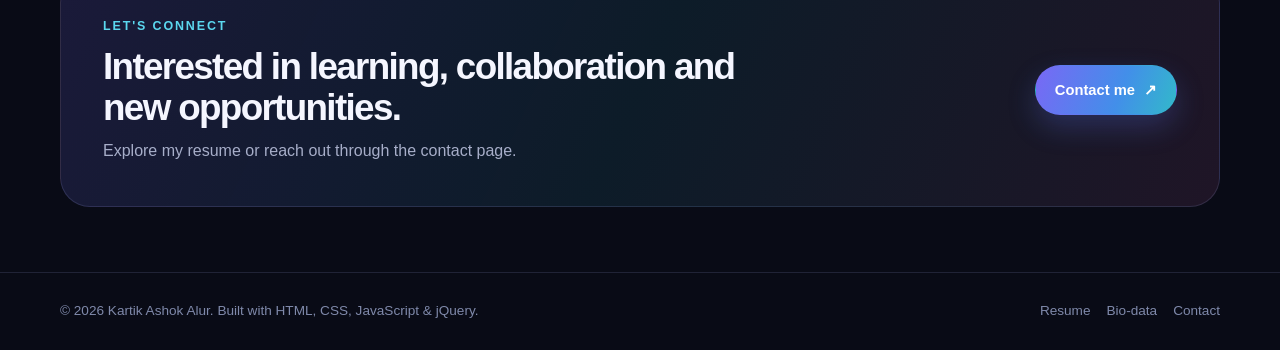
==== commit fba74e9d: "Remove print/save button from index.html Removed a button for printing or saving as PDF." ====
--- a/index.html
+++ b/index.html
@@ -49,10 +49,9 @@
         building a strong foundation for solving real-world problems.
       </p>
       <div class="button-row">
-        <a class="btn btn-primary" href="resume.html">Explore my resume <span aria-hidden="true">↗</span></a>
-        <a class="btn btn-secondary" href="contact.html">Get in touch</a>
-        <button class="btn btn-secondary no-print" type="button" onclick="window.print()">Print / Save as PDF <span aria-hidden="true">↓</span></button>
-      </div>
+  <a class="btn btn-primary" href="resume.html">Explore my resume <span aria-hidden="true">↗</span></a>
+  <a class="btn btn-secondary" href="contact.html">Get in touch</a>
+</div>
     </div>
     <div class="hero-art" aria-label="Profile photograph">
       <div class="profile-photo-glow" aria-hidden="true"></div>
--- a/css/site-updates.css
+++ b/css/site-updates.css
@@ -0,0 +1,74 @@
+/* Additional screen styling for the profile photo and in-progress project card. */
+.profile-photo-glow {
+  position: absolute;
+  width: 292px;
+  aspect-ratio: 1;
+  border-radius: 50%;
+  background: linear-gradient(135deg, rgba(121,104,245,.9), rgba(50,185,202,.85), rgba(231,139,201,.72));
+  filter: blur(22px);
+  opacity: .72;
+}
+.profile-photo-frame {
+  position: relative;
+  z-index: 2;
+  width: min(286px, 76%);
+  aspect-ratio: 1;
+  padding: 7px;
+  border-radius: 50%;
+  background: linear-gradient(135deg, #9b8cff, #5bd8ef 58%, #ee83c8);
+  box-shadow: 0 0 0 1px rgba(255,255,255,.32), 0 0 58px rgba(91,216,239,.32);
+}
+.hero-profile-photo {
+  display: block;
+  width: 100%;
+  height: 100%;
+  object-fit: cover;
+  object-position: center 23%;
+  border: 4px solid var(--bg-soft);
+  border-radius: 50%;
+}
+.project-card { padding: clamp(22px, 4vw, 38px); }
+.project-heading {
+  display: flex;
+  align-items: flex-start;
+  justify-content: space-between;
+  gap: 18px;
+  margin-bottom: 17px;
+}
+.project-heading h2 { margin-top: 5px; font-size: clamp(1.55rem, 3.4vw, 2.35rem); }
+.project-status {
+  display: inline-flex;
+  flex: 0 0 auto;
+  align-items: center;
+  gap: 8px;
+  padding: 8px 12px;
+  border: 1px solid rgba(117,224,178,.35);
+  border-radius: 999px;
+  background: rgba(117,224,178,.10);
+  color: var(--success);
+  font-size: .82rem;
+  font-weight: 800;
+  white-space: nowrap;
+}
+.project-status-dot { width: 8px; height: 8px; border-radius: 50%; background: var(--success); box-shadow: 0 0 0 4px rgba(117,224,178,.13); }
+.project-description { max-width: 900px; color: var(--muted); font-size: 1.03rem; }
+.project-details-grid { display: grid; grid-template-columns: 1fr 1fr; gap: 22px; margin-top: 25px; }
+.project-details-grid h3 { margin-bottom: 10px; font-size: 1.05rem; }
+.project-details-grid p, .project-list { color: var(--muted); margin: 0; }
+.project-list { padding-left: 19px; }
+.project-list li { padding: 3px 0; }
+.project-note {
+  margin: 24px 0 0;
+  padding: 13px 16px;
+  border-left: 3px solid var(--accent-2);
+  border-radius: 0 12px 12px 0;
+  background: rgba(91,216,239,.08);
+  color: var(--muted);
+  font-size: .91rem;
+}
+@media (max-width: 720px) {
+  .profile-photo-glow { width: 220px; }
+  .profile-photo-frame { width: min(225px, 72%); }
+  .project-heading { flex-direction: column; }
+  .project-details-grid { grid-template-columns: 1fr; gap: 18px; }
+}
--- a/css/print.css
+++ b/css/print.css
@@ -0,0 +1,196 @@
+/* Colour-preserving, compact A4 print layout for all five website pages. */
+@page { size: A4 portrait; margin: 8mm 9mm; }
+
+@media print {
+  :root, html, body {
+    color-scheme: dark !important;
+    -webkit-print-color-adjust: exact !important;
+    print-color-adjust: exact !important;
+  }
+  html {
+    background: #090b16 !important;
+    margin: 0 !important;
+    padding: 0 !important;
+  }
+  body {
+    width: 100% !important;
+    min-width: 0 !important;
+    margin: 0 !important;
+    padding: 0 !important;
+    background: linear-gradient(135deg, #090b16 0%, #101426 58%, #0c1a2b 100%) !important;
+    color: #f5f6ff !important;
+    font-family: Arial, Helvetica, sans-serif !important;
+    font-size: 9pt !important;
+    line-height: 1.28 !important;
+  }
+  body::before { display: none !important; }
+  .site-header, .site-footer, .skip-link, .back-top, .no-print, .print-hide {
+    display: none !important;
+  }
+  main {
+    min-height: 0 !important;
+    margin: 0 !important;
+    padding: 0 !important;
+  }
+  .container {
+    width: 100% !important;
+    max-width: none !important;
+    margin: 0 !important;
+    padding: 0 !important;
+  }
+  .hero, .page-hero {
+    display: block !important;
+    padding: 5mm 0 3mm !important;
+    margin: 0 !important;
+    overflow: visible !important;
+  }
+  .hero-grid {
+    display: grid !important;
+    grid-template-columns: 1.25fr .75fr !important;
+    align-items: center !important;
+    gap: 6mm !important;
+  }
+  .hero h1, .page-hero h1 {
+    margin: 3mm 0 2mm !important;
+    color: #f5f6ff !important;
+    font-size: 25pt !important;
+    line-height: 1.05 !important;
+  }
+  .gradient-text {
+    color: #64d7ed !important;
+    background: none !important;
+    -webkit-text-fill-color: #64d7ed !important;
+  }
+  .eyebrow {
+    padding: 1.5mm 3mm !important;
+    background: #1b2240 !important;
+    border: 1px solid #47547d !important;
+    color: #c8d2f3 !important;
+    font-size: 7pt !important;
+  }
+  .hero-role, .hero-copy, .page-hero p, .section-heading p {
+    color: #c1c9e2 !important;
+    font-size: 8.5pt !important;
+  }
+  .hero-copy { margin: 3mm 0 !important; }
+  .hero-art { min-height: 0 !important; }
+  .orb { display: none !important; }
+  .profile-photo-glow { display: block !important; width: 37mm !important; opacity: .65 !important; filter: blur(7px) !important; }
+  .profile-photo-frame { width: 37mm !important; padding: 1mm !important; box-shadow: none !important; }
+  .hero-profile-photo { border-width: 1mm !important; }
+  .float-chip { padding: 1.2mm 2mm !important; font-size: 6.5pt !important; box-shadow: none !important; }
+  .section, .content-section, .content-section + .content-section {
+    margin: 0 !important;
+    padding: 3mm 0 !important;
+    break-inside: auto !important;
+    page-break-inside: auto !important;
+  }
+  .section-heading { margin: 0 0 3mm !important; gap: 3mm !important; }
+  .section-heading h2 { color: #f5f6ff !important; font-size: 15pt !important; }
+  .card-grid { display: grid !important; grid-template-columns: repeat(3, minmax(0, 1fr)) !important; gap: 3mm !important; }
+  .two-col { display: grid !important; grid-template-columns: repeat(2, minmax(0, 1fr)) !important; gap: 4mm !important; }
+  .contact-grid { display: grid !important; grid-template-columns: 1fr 1fr !important; gap: 4mm !important; }
+  .card, .content-card, .project-card {
+    min-width: 0 !important;
+    margin: 0 !important;
+    padding: 3.5mm !important;
+    border: 1px solid #39476e !important;
+    border-radius: 3mm !important;
+    background: #14192e !important;
+    color: #f5f6ff !important;
+    box-shadow: none !important;
+    break-inside: avoid !important;
+    page-break-inside: avoid !important;
+  }
+  .card h3, .content-card h2, .content-card h3, .project-details-grid h3 {
+    color: #f5f6ff !important;
+    font-family: Arial, Helvetica, sans-serif !important;
+    letter-spacing: 0 !important;
+  }
+  .content-card h2 {
+    margin: 0 0 2mm !important;
+    padding: 0 0 1.5mm !important;
+    border-bottom: 1px solid #58658e !important;
+    font-size: 11pt !important;
+  }
+  .content-card h3, .project-details-grid h3 { margin: 0 0 1mm !important; font-size: 9pt !important; }
+  .content-card p, .content-card li, .content-card dd, .content-card dt,
+  .card p, .project-description, .project-details-grid p, .project-list,
+  .project-note, .callout p {
+    color: #c5cce3 !important;
+    font-size: 8.2pt !important;
+    line-height: 1.25 !important;
+  }
+  .content-card p, .content-card li { margin-top: 0 !important; margin-bottom: 1mm !important; }
+  .tag-list { display: flex !important; flex-wrap: wrap !important; gap: 1.2mm !important; }
+  .tag {
+    display: inline-block !important;
+    padding: 1mm 2mm !important;
+    margin: 0 !important;
+    border: 1px solid #46547b !important;
+    border-radius: 999px !important;
+    background: #1b2240 !important;
+    color: #dce5ff !important;
+    font-size: 7.3pt !important;
+  }
+  .callout {
+    display: flex !important;
+    align-items: center !important;
+    gap: 4mm !important;
+    padding: 4mm !important;
+    border: 1px solid #4c5b89 !important;
+    border-radius: 3mm !important;
+    background: linear-gradient(110deg, #20244a, #123347) !important;
+  }
+  .callout h2 { color: #f5f6ff !important; font-size: 14pt !important; }
+  .btn { display: none !important; }
+  .content-section .container { gap: 3mm !important; }
+  .education-item { display: block !important; padding: 0 !important; }
+  .timeline-mark { display: none !important; }
+  .education-item .meta { float: right !important; color: #70d9eb !important; font-size: 8pt !important; }
+  .education-item h3 { display: inline !important; }
+  .detail-list { display: grid !important; grid-template-columns: 22mm minmax(0,1fr) !important; gap: 1mm 2mm !important; margin: 0 !important; }
+  .detail-list dt { color: #74d9ec !important; font-weight: 700 !important; }
+  .detail-list dd { min-width: 0 !important; margin: 0 !important; color: #d6dcf1 !important; overflow-wrap: anywhere !important; }
+  .cert-list { display: grid !important; grid-template-columns: 1fr 1fr !important; gap: 2mm 4mm !important; }
+  .cert-item { break-inside: avoid !important; page-break-inside: avoid !important; }
+  .cert-item h3, .cert-item p { color: #d6dcf1 !important; }
+  .cert-check { color: #75e0b2 !important; }
+  .strength-grid { display: grid !important; grid-template-columns: 1fr 1fr !important; gap: 1.5mm 3mm !important; }
+  .strength { padding: 1mm 2mm !important; border: 1px solid #3d4a70 !important; border-radius: 2mm !important; background: #1b2240 !important; color: #dce5ff !important; font-size: 7.5pt !important; }
+  .declaration { border-left: 2px solid #69d7e9 !important; padding-left: 2mm !important; color: #d6dcf1 !important; }
+  .print-resume-header, .print-biodata-header {
+    display: block !important;
+    margin: 0 0 3mm !important;
+    padding: 0 0 2mm !important;
+    border-bottom: 1px solid #607099 !important;
+    text-align: center !important;
+  }
+  .print-resume-header h1, .print-biodata-header h1 {
+    margin: 0 0 1mm !important;
+    color: #f5f6ff !important;
+    font-family: Arial, Helvetica, sans-serif !important;
+    font-size: 20pt !important;
+    letter-spacing: 0 !important;
+  }
+  .print-resume-header p, .print-biodata-header p { margin: 0.5mm 0 !important; color: #c8d2ed !important; font-size: 7.5pt !important; }
+  body.resume-page .page-hero, body.biodata-page .page-hero { display: none !important; }
+  body.resume-page .print-resume-header, body.biodata-page .print-biodata-header { display: block !important; }
+  body.biodata-page .content-card { padding: 3mm !important; }
+  body.biodata-page .content-card h2 { font-size: 10pt !important; }
+  body.biodata-page .detail-list { grid-template-columns: 23mm minmax(0,1fr) !important; }
+  body.projects-page .project-heading { display: flex !important; align-items: flex-start !important; justify-content: space-between !important; gap: 4mm !important; }
+  body.projects-page .project-status { padding: 1mm 2mm !important; border: 1px solid #39866b !important; background: #17382f !important; color: #8ae4bc !important; font-size: 7.5pt !important; }
+  body.projects-page .project-status-dot { background: #8ae4bc !important; }
+  body.projects-page .project-details-grid { display: grid !important; grid-template-columns: 1fr 1fr !important; gap: 4mm !important; margin-top: 3mm !important; }
+  body.projects-page .project-note { margin-top: 3mm !important; padding: 2mm 3mm !important; border-left: 2px solid #64d7ed !important; background: #142b3b !important; }
+  body.contact-page .contact-grid { display: block !important; }
+  body.contact-page .contact-grid .content-card:nth-child(2) { display: none !important; }
+  body.contact-page .contact-method { display: flex !important; align-items: center !important; gap: 3mm !important; margin: 2mm 0 !important; }
+  body.contact-page .contact-method .card-icon { margin: 0 !important; }
+  .reveal, .reveal.is-visible { opacity: 1 !important; transform: none !important; transition: none !important; }
+  .hero, .section, .content-section { break-inside: auto !important; page-break-inside: auto !important; }
+  p, li { orphans: 2 !important; widows: 2 !important; }
+  a { color: #7edcf0 !important; text-decoration: none !important; overflow-wrap: anywhere !important; }
+  * { text-shadow: none !important; }
+}
